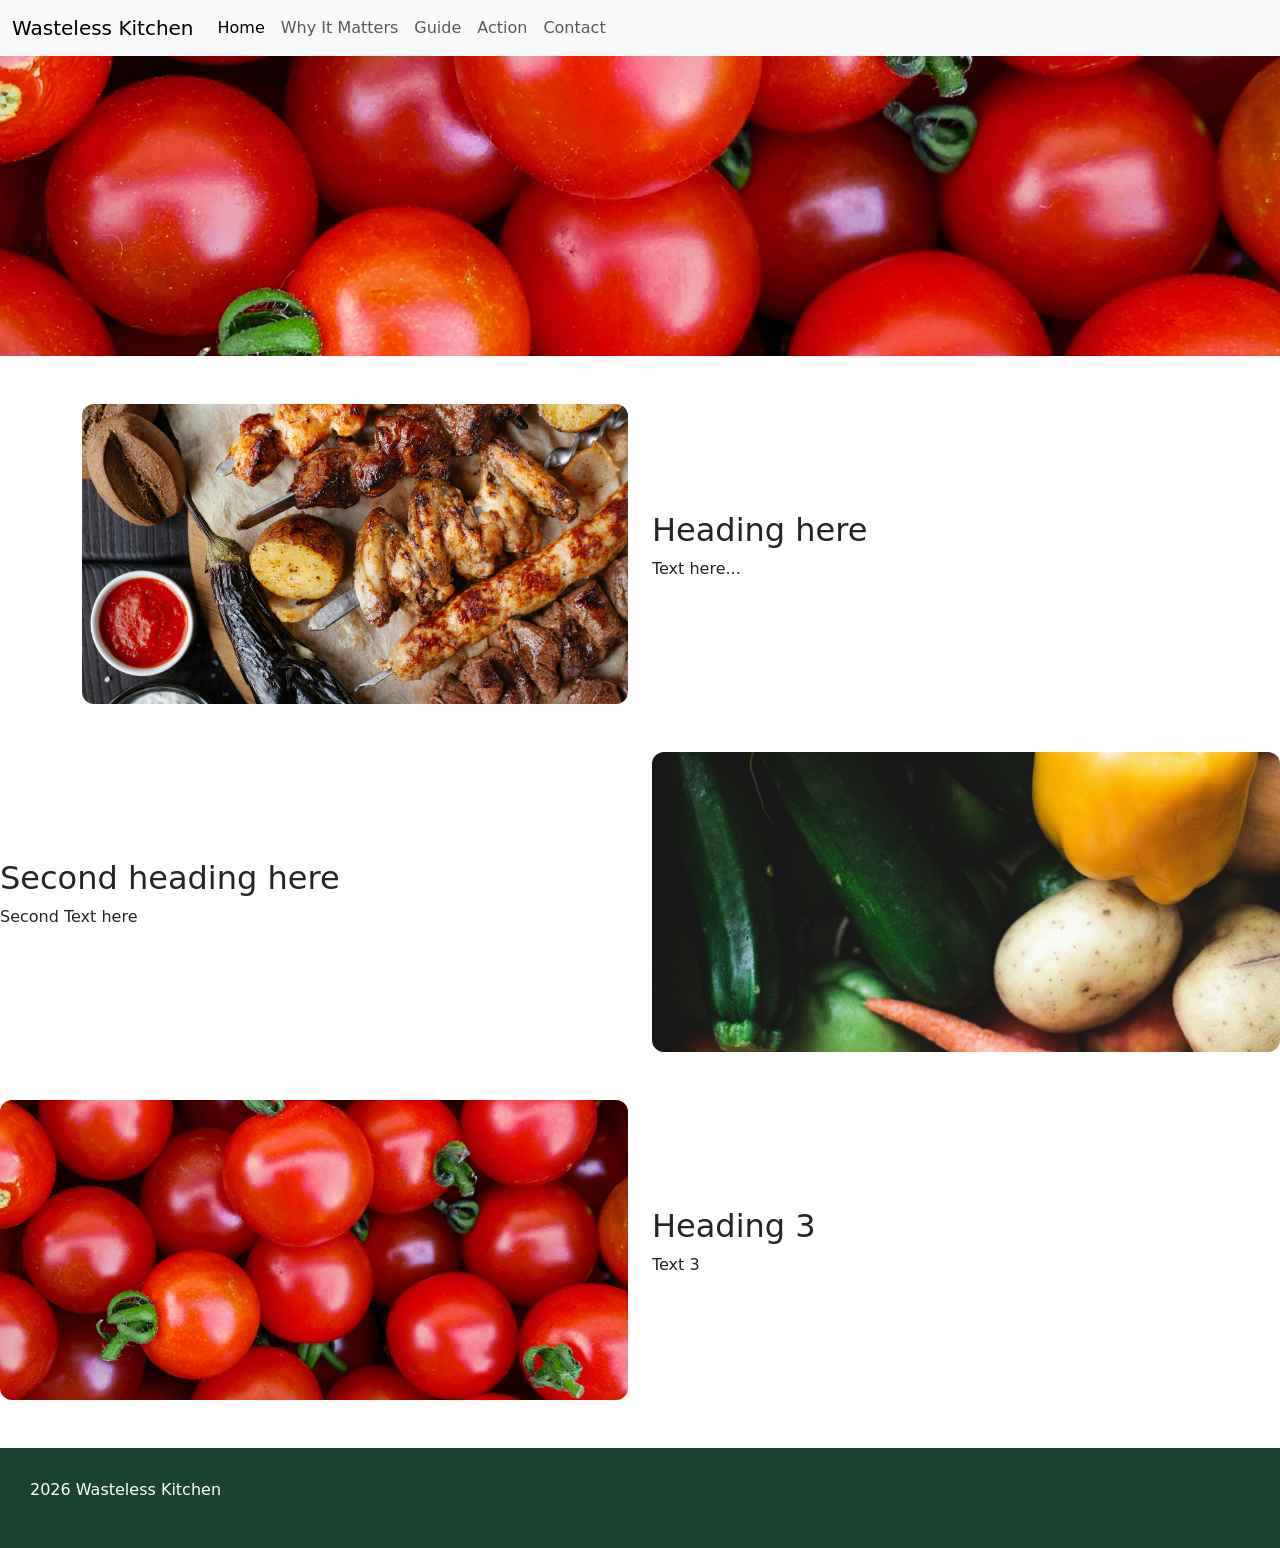
==== index.html @ b3db0b18 "Add footer to index.html Added a footer with the text '2026 Wasteless Kitchen' to the HTML file." ====
<!DOCTYPE html>
<html lang="en">

  <head> 
      <meta charset="UTF-8">
      <meta name="viewport" content="width=device-width, initial-scale=1.0">
      <meta name="author" content="Zakaria Dichouri">
      <link href="https://cdn.jsdelivr.net/npm/bootstrap@5.3.8/dist/css/bootstrap.min.css" rel="stylesheet" integrity="sha384-sRIl4kxILFvY47J16cr9ZwB07vP4J8+LH7qKQnuqkuIAvNWLzeN8tE5YBujZqJLB" crossorigin="anonymous">
      <link rel="stylesheet" href="css/style.css">
      <title> Wasteless Kitchen </title>
  </head>
  <body>  
      <!-- Bootstrap navbar -->
      <nav class="navbar navbar-expand-lg bg-body-tertiary">
  <div class="container-fluid">
    <a class="navbar-brand" href="index.html">Wasteless Kitchen</a>
    <button class="navbar-toggler" type="button" data-bs-toggle="collapse" data-bs-target="#navbarSupportedContent" aria-controls="navbarSupportedContent" aria-expanded="false" aria-label="Toggle navigation">
      <span class="navbar-toggler-icon"></span>
    </button>
    <div class="collapse navbar-collapse" id="navbarSupportedContent">
      <ul class="navbar-nav me-auto mb-2 mb-lg-0">
        <li class="nav-item">
          <a class="nav-link active" aria-current="page" href="index.html">Home</a>
        </li>
        <li class="nav-item">
          <a class="nav-link" href="why.html">Why It Matters</a>
          </li>
        <li class="nav-item">
          <a class="nav-link" href="guide.html">Guide</a>
        </li>
        <li class="nav-item">
          <a class="nav-link" href="action.html">Action</a>
        </li>
        <li class="nav-item">
          <a class="nav-link" href="contact.html">Contact</a>
        </li> 
      </ul>
    </div>
  </div>
</nav> <!--Bootstrap navabar finish -->
      <!--Image heading  -->
      <img src="images/zd_tomatoes.jpg" class="hero-img" alt="Fresh Tomatoes">
      <!-- row 1 text right image left-->
      <div class="container my-5">
        <div class="row align-items-center mb-5">
          <div class="col-md-6">
              <img src="images/zd_rostedFood.jpg" class="row-img" alt="Platter">
          </div>
          <div class="col-md-6">
              <h2>Heading here</h2>
              <p>Text here...</p>
          </div>
        </div>
      </div>
      <!-- row 2 text left and image right -->
      <div class="row align-items-center mb-5">
        <div class="col-md-6">
          <h2> Second heading here</h2>
          <p>Second Text here</p>
        </div>
        <div class="col-md-6">
          <img src="images/zd_vegies.jpg" class="row-img" alt="Fresh Vegies">
        </div>
      </div>
      <!--row 3 text right image left -->
      <div class="row align-items-center mb-5">
        <div class="col-md-6">
          <img src="images/zd_tomatoes.jpg" class="row-img" alt="Fresh Tomatoes">
        </div>
        <div class="col-md-6">
          <h2>Heading 3</h2>
          <p>Text 3</p>
        </div>
      </div>
      <footer class="site-footer">
        <p> 2026 Wasteless Kitchen</p>
      </footer> 
          
   <!--   <img src="images/zd_vegies.jpg" alt="Fresh Vegies"> -->
     <!-- <img src="images/zd_rostedFood.jpg" alt="Platter"> -->
      <script src="https://cdn.jsdelivr.net/npm/bootstrap@5.3.8/dist/js/bootstrap.bundle.min.js" integrity="sha384-FKyoEForCGlyvwx9Hj09JcYn3nv7wiPVlz7YYwJrWVcXK/BmnVDxM+D2scQbITxI" crossorigin="anonymous"></script>
      <script src="js/script.js"></script>
  </body>
</html>
---- css/style.css ----
.hero-img {
  width: 100%;
  height: 300px;
  object-fit: cover;
}

.row-img {
  width: 100%;
  height: 300px;
  object-fit: cover;
  border-radius: 12px
}

.site-footer{
  background-color: #1B4332;
  color: white;
  text-aligh: center;
  padding: 30px;
}
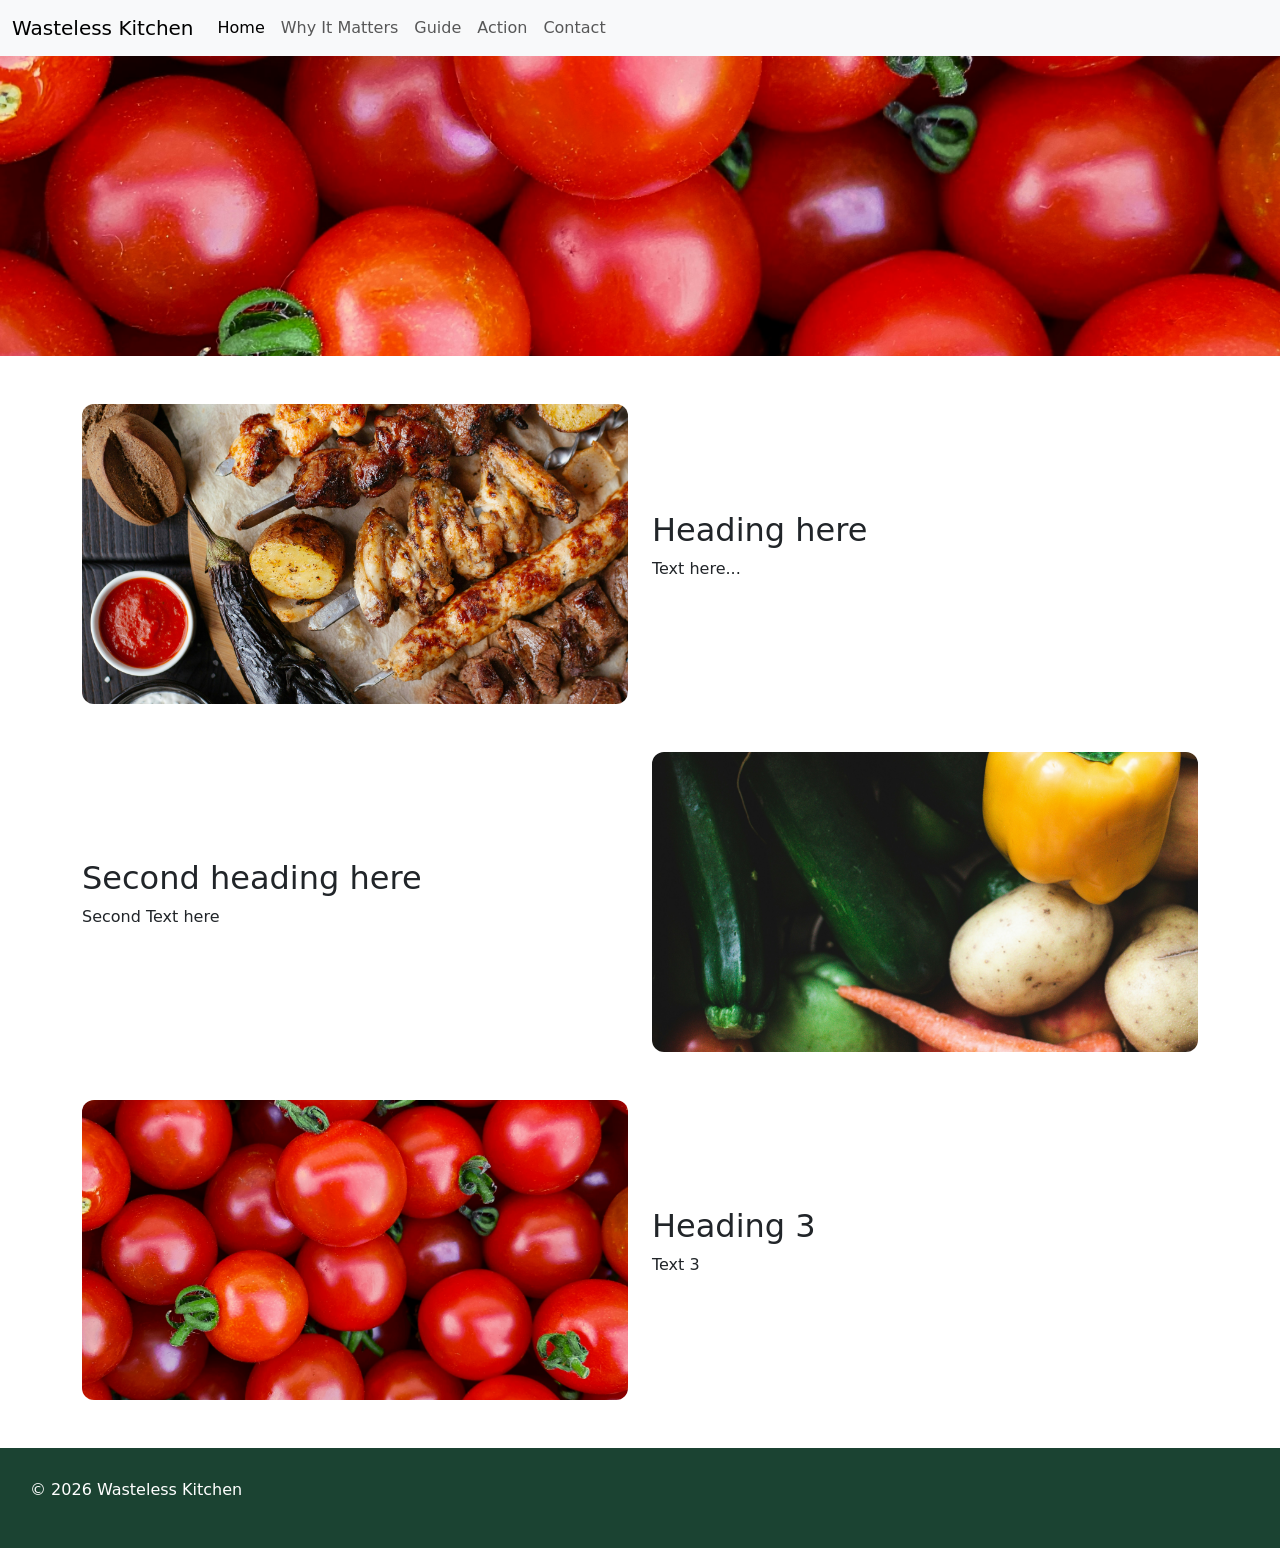
==== commit a0341b72: "Fix footer copyright notice and clean up HTML" ====
--- a/index.html
+++ b/index.html
@@ -42,6 +42,7 @@
       <img src="images/zd_tomatoes.jpg" class="hero-img" alt="Fresh Tomatoes">
       <!-- row 1 text right image left-->
       <div class="container my-5">
+        
         <div class="row align-items-center mb-5">
           <div class="col-md-6">
               <img src="images/zd_rostedFood.jpg" class="row-img" alt="Platter">
@@ -51,7 +52,7 @@
               <p>Text here...</p>
           </div>
         </div>
-      </div>
+      
       <!-- row 2 text left and image right -->
       <div class="row align-items-center mb-5">
         <div class="col-md-6">
@@ -72,12 +73,11 @@
           <p>Text 3</p>
         </div>
       </div>
+      </div>
       <footer class="site-footer">
-        <p> 2026 Wasteless Kitchen</p>
+        <p>&copy; 2026 Wasteless Kitchen</p>
       </footer> 
           
-   <!--   <img src="images/zd_vegies.jpg" alt="Fresh Vegies"> -->
-     <!-- <img src="images/zd_rostedFood.jpg" alt="Platter"> -->
       <script src="https://cdn.jsdelivr.net/npm/bootstrap@5.3.8/dist/js/bootstrap.bundle.min.js" integrity="sha384-FKyoEForCGlyvwx9Hj09JcYn3nv7wiPVlz7YYwJrWVcXK/BmnVDxM+D2scQbITxI" crossorigin="anonymous"></script>
       <script src="js/script.js"></script>
   </body>
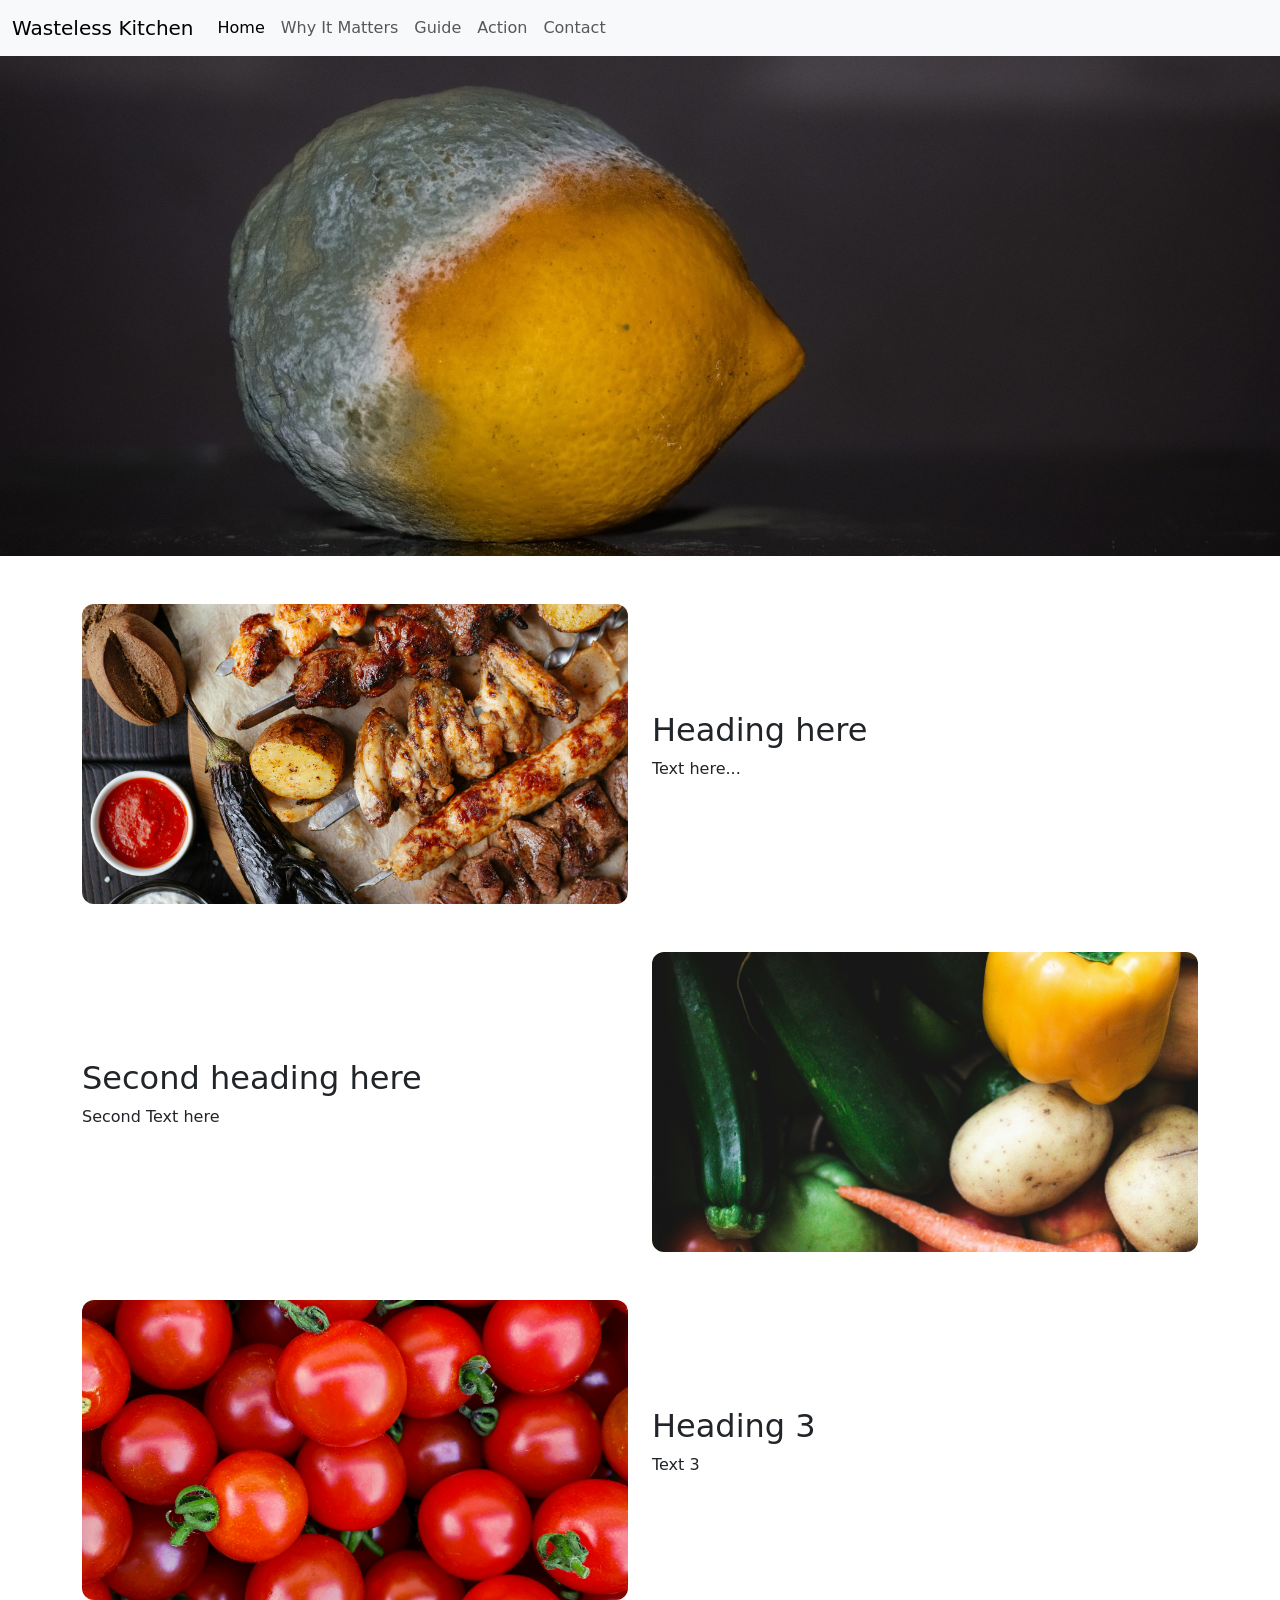
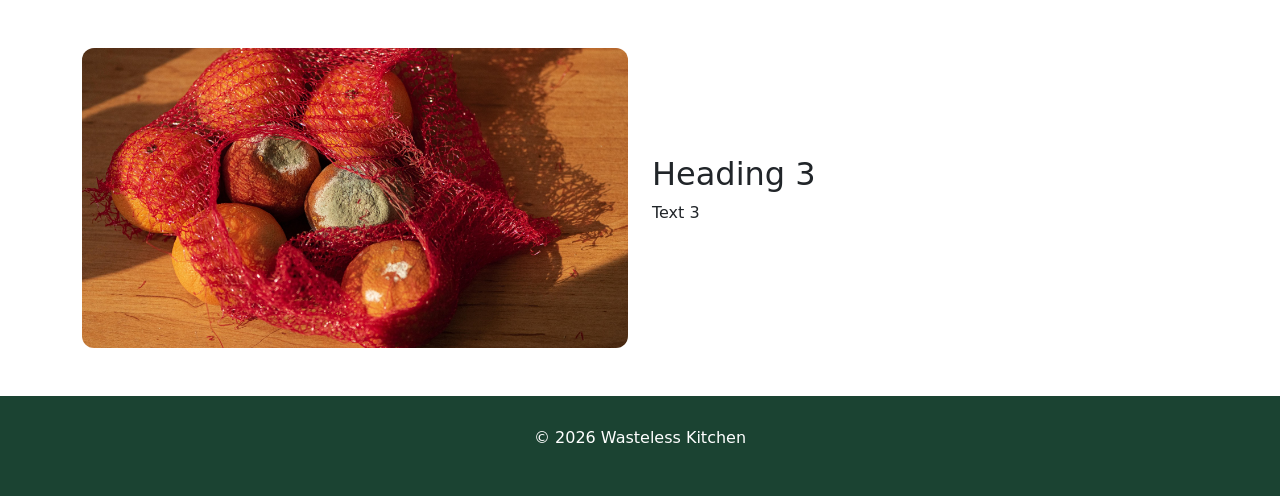
==== commit da3048af: "Replace tomato image with mouldy lemon image" ====
--- a/index.html
+++ b/index.html
@@ -39,7 +39,7 @@
   </div>
 </nav> <!--Bootstrap navabar finish -->
       <!--Image heading  -->
-      <img src="images/zd_tomatoes.jpg" class="hero-img" alt="Fresh Tomatoes">
+      <img src="images/zd_moudly_lemon.jpg" class="hero-img" alt="Moudly lemon">
       <!-- row 1 text right image left-->
       <div class="container my-5">
         
@@ -73,6 +73,15 @@
           <p>Text 3</p>
         </div>
       </div>
+        <div class="row align-items-center mb-5">
+        <div class="col-md-6">
+          <img src="images/zd_moudly_orange.jpg" class="row-img" alt="Moudly orange">
+        </div>
+        <div class="col-md-6">
+          <h2>Heading 3</h2>
+          <p>Text 3</p>
+        </div>
+      </div>
       </div>
       <footer class="site-footer">
         <p>&copy; 2026 Wasteless Kitchen</p>
--- a/css/style.css
+++ b/css/style.css
@@ -1,6 +1,6 @@
 .hero-img {
   width: 100%;
-  height: 300px;
+  height: 500px;
   object-fit: cover;
 }
 
@@ -8,13 +8,13 @@
   width: 100%;
   height: 300px;
   object-fit: cover;
-  border-radius: 12px
+  border-radius: 12px;
 }
 
 .site-footer{
   background-color: #1B4332;
   color: white;
-  text-aligh: center;
+  text-align: center;
   padding: 30px;
 }
 
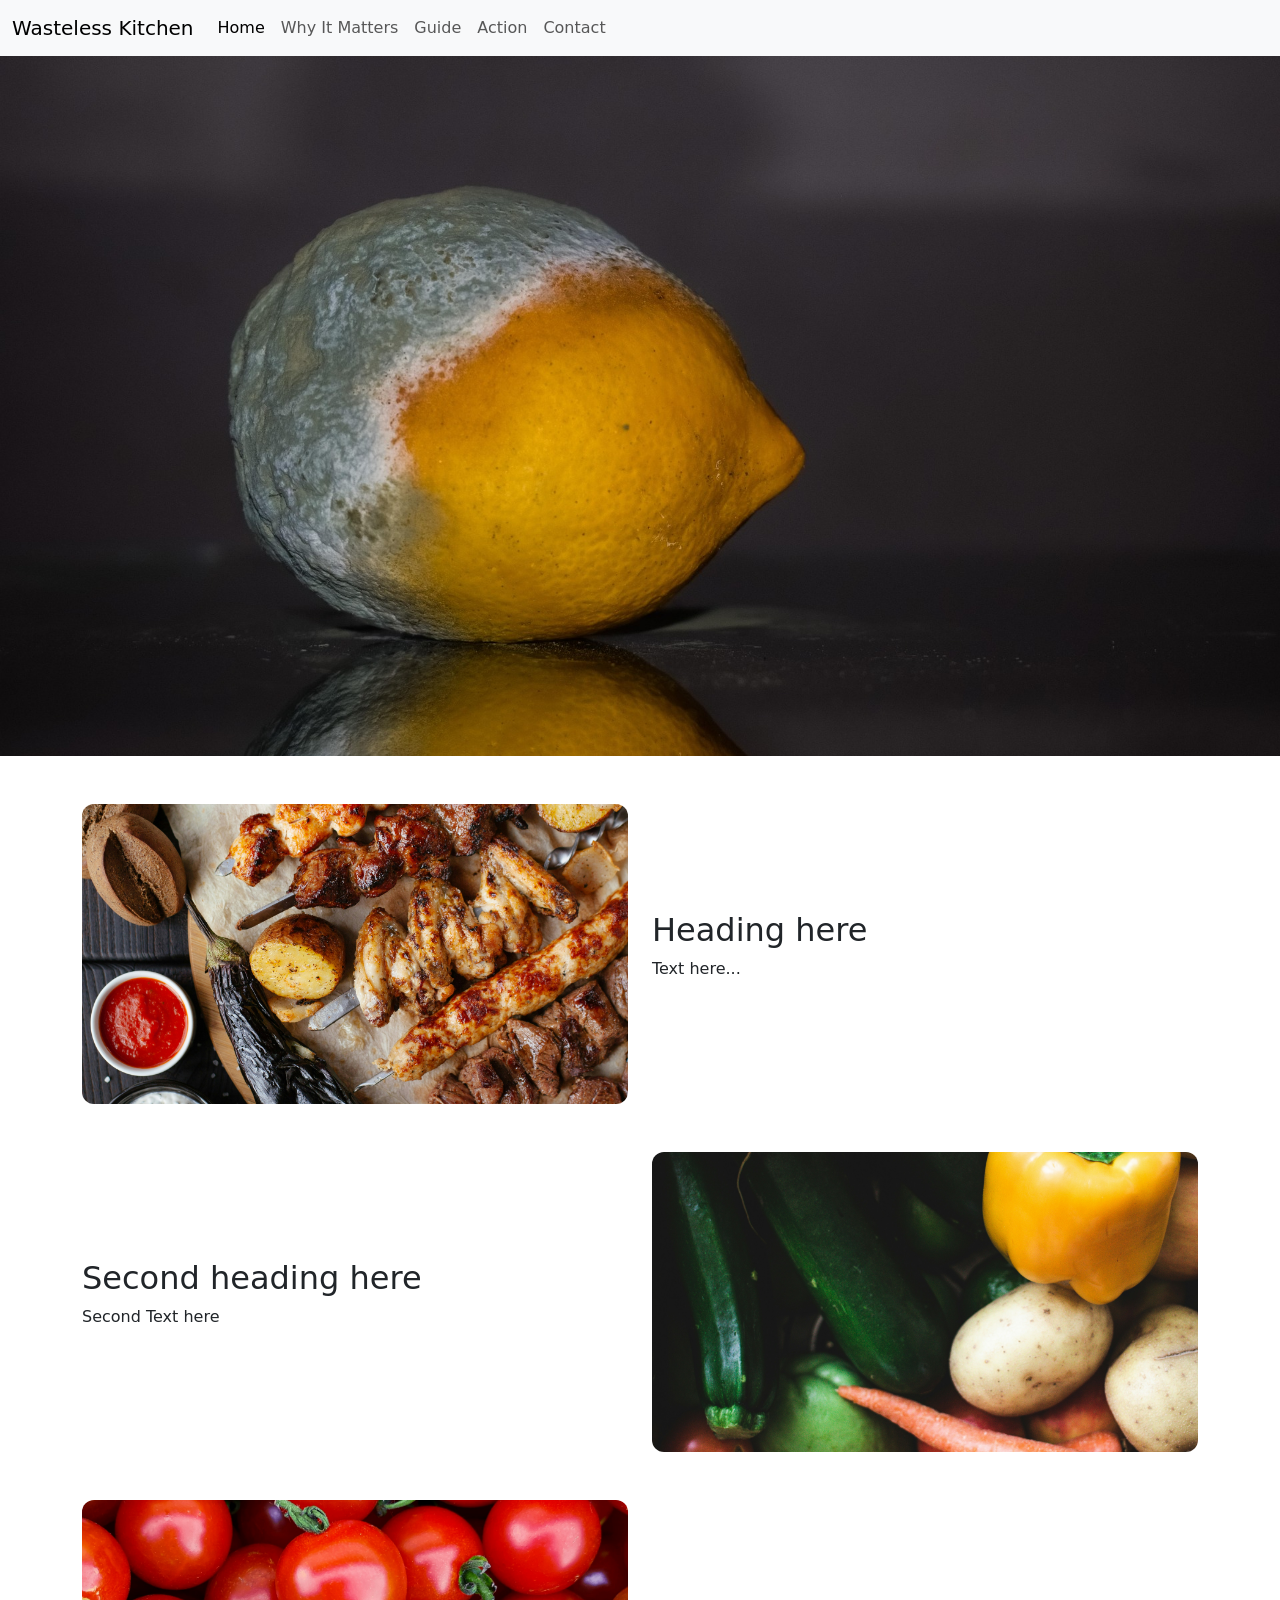
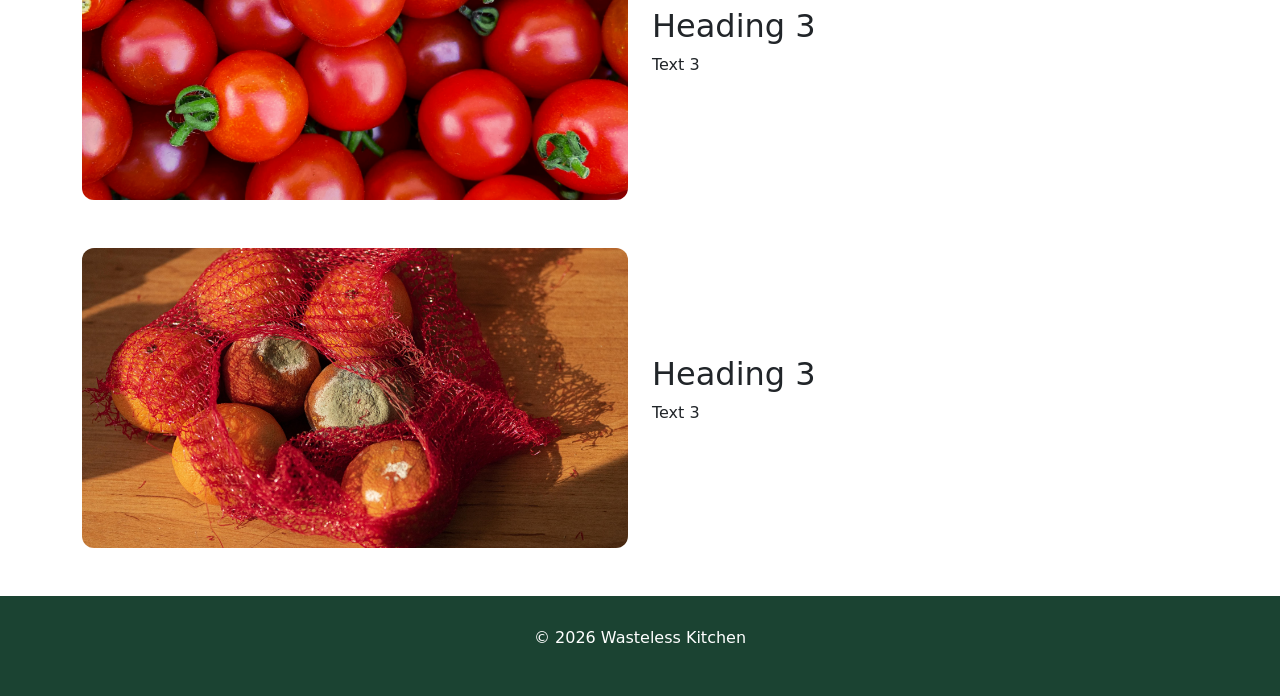
==== commit 701f5aea: "Update index.html" ====
--- a/index.html
+++ b/index.html
@@ -74,14 +74,14 @@
         </div>
       </div>
         <div class="row align-items-center mb-5">
-        <div class="col-md-6">
-          <img src="images/zd_moudly_orange.jpg" class="row-img" alt="Moudly orange">
+          <div class="col-md-6">
+            <img src="images/zd_moudly_orange.jpg" class="row-img" alt="Moudly orange">
+          </div>
+          <div class="col-md-6">
+            <h2>Heading 3</h2>
+            <p>Text 3</p>
+          </div>
         </div>
-        <div class="col-md-6">
-          <h2>Heading 3</h2>
-          <p>Text 3</p>
-        </div>
-      </div>
       </div>
       <footer class="site-footer">
         <p>&copy; 2026 Wasteless Kitchen</p>
--- a/css/style.css
+++ b/css/style.css
@@ -1,6 +1,6 @@
 .hero-img {
   width: 100%;
-  height: 500px;
+  height: 700px;
   object-fit: cover;
 }
 
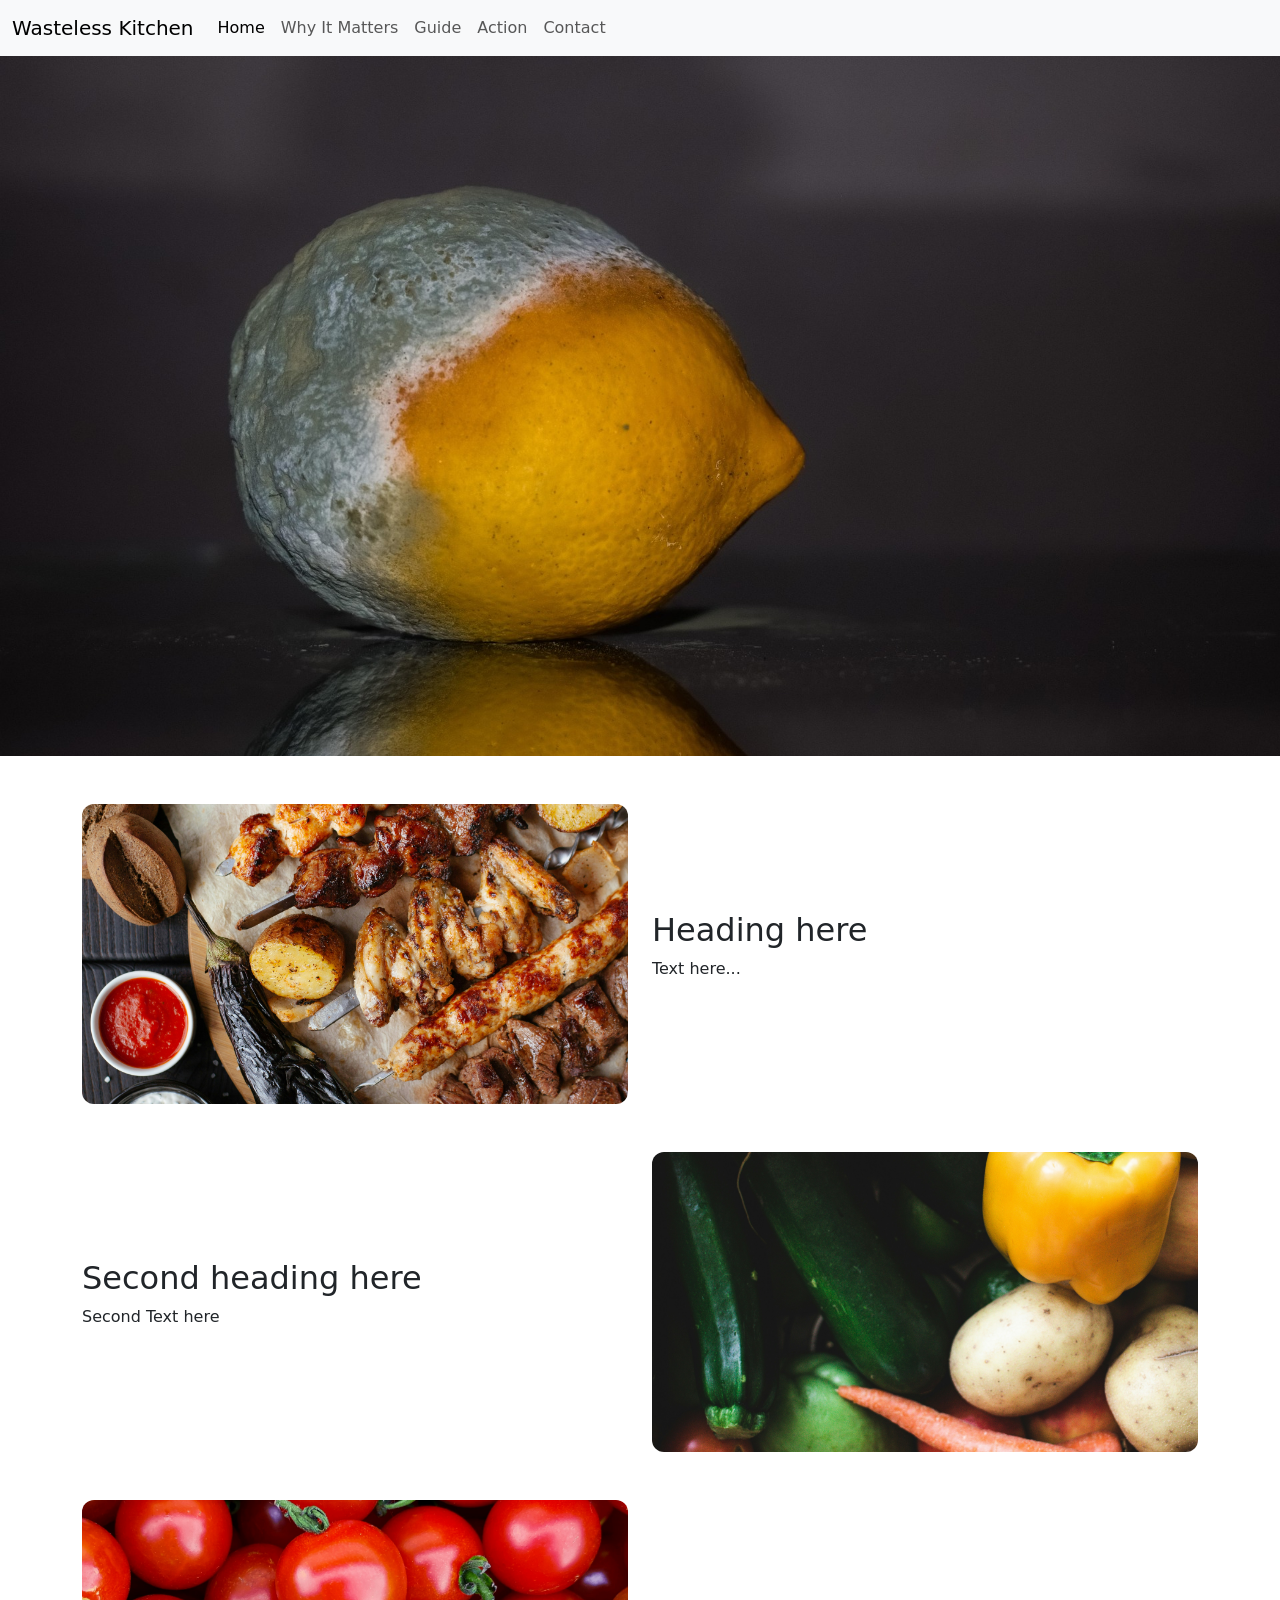
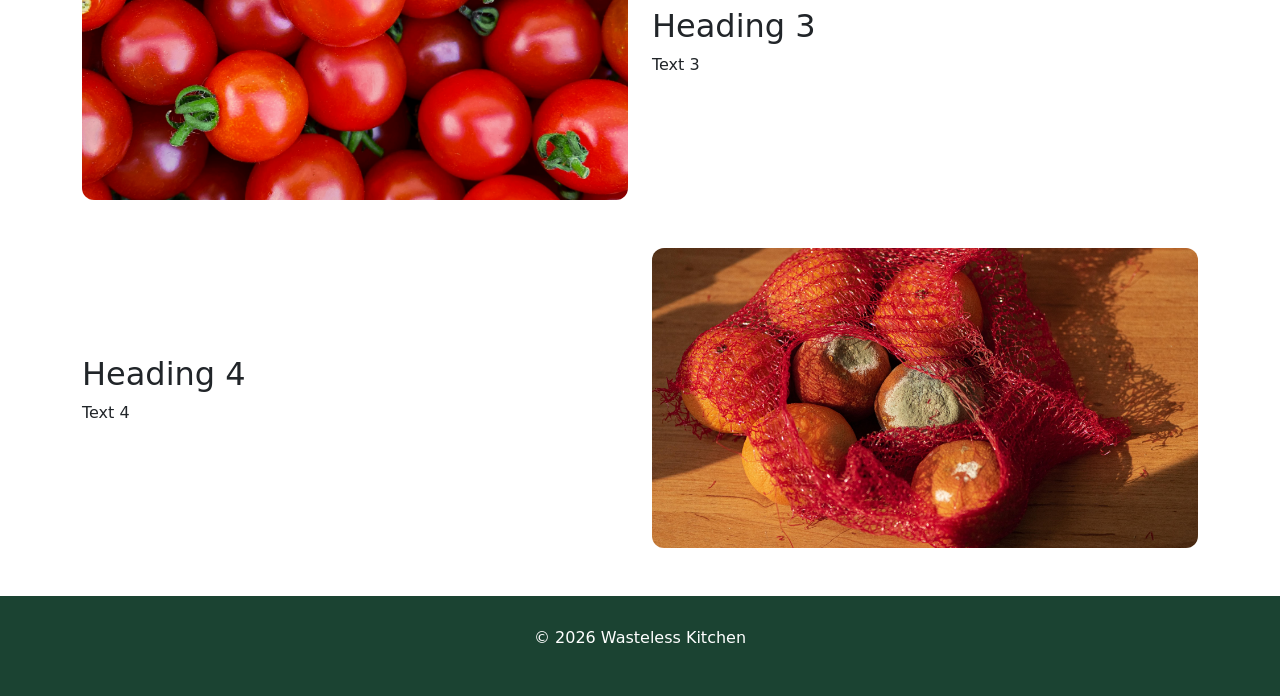
==== commit 011bdad9: "Rearrange content and update headings in index.html" ====
--- a/index.html
+++ b/index.html
@@ -75,12 +75,13 @@
       </div>
         <div class="row align-items-center mb-5">
           <div class="col-md-6">
+            <h2>Heading 4</h2>
+            <p>Text 4</p>
+          </div>
+          <div class="col-md-6">
             <img src="images/zd_moudly_orange.jpg" class="row-img" alt="Moudly orange">
           </div>
-          <div class="col-md-6">
-            <h2>Heading 3</h2>
-            <p>Text 3</p>
-          </div>
+          
         </div>
       </div>
       <footer class="site-footer">
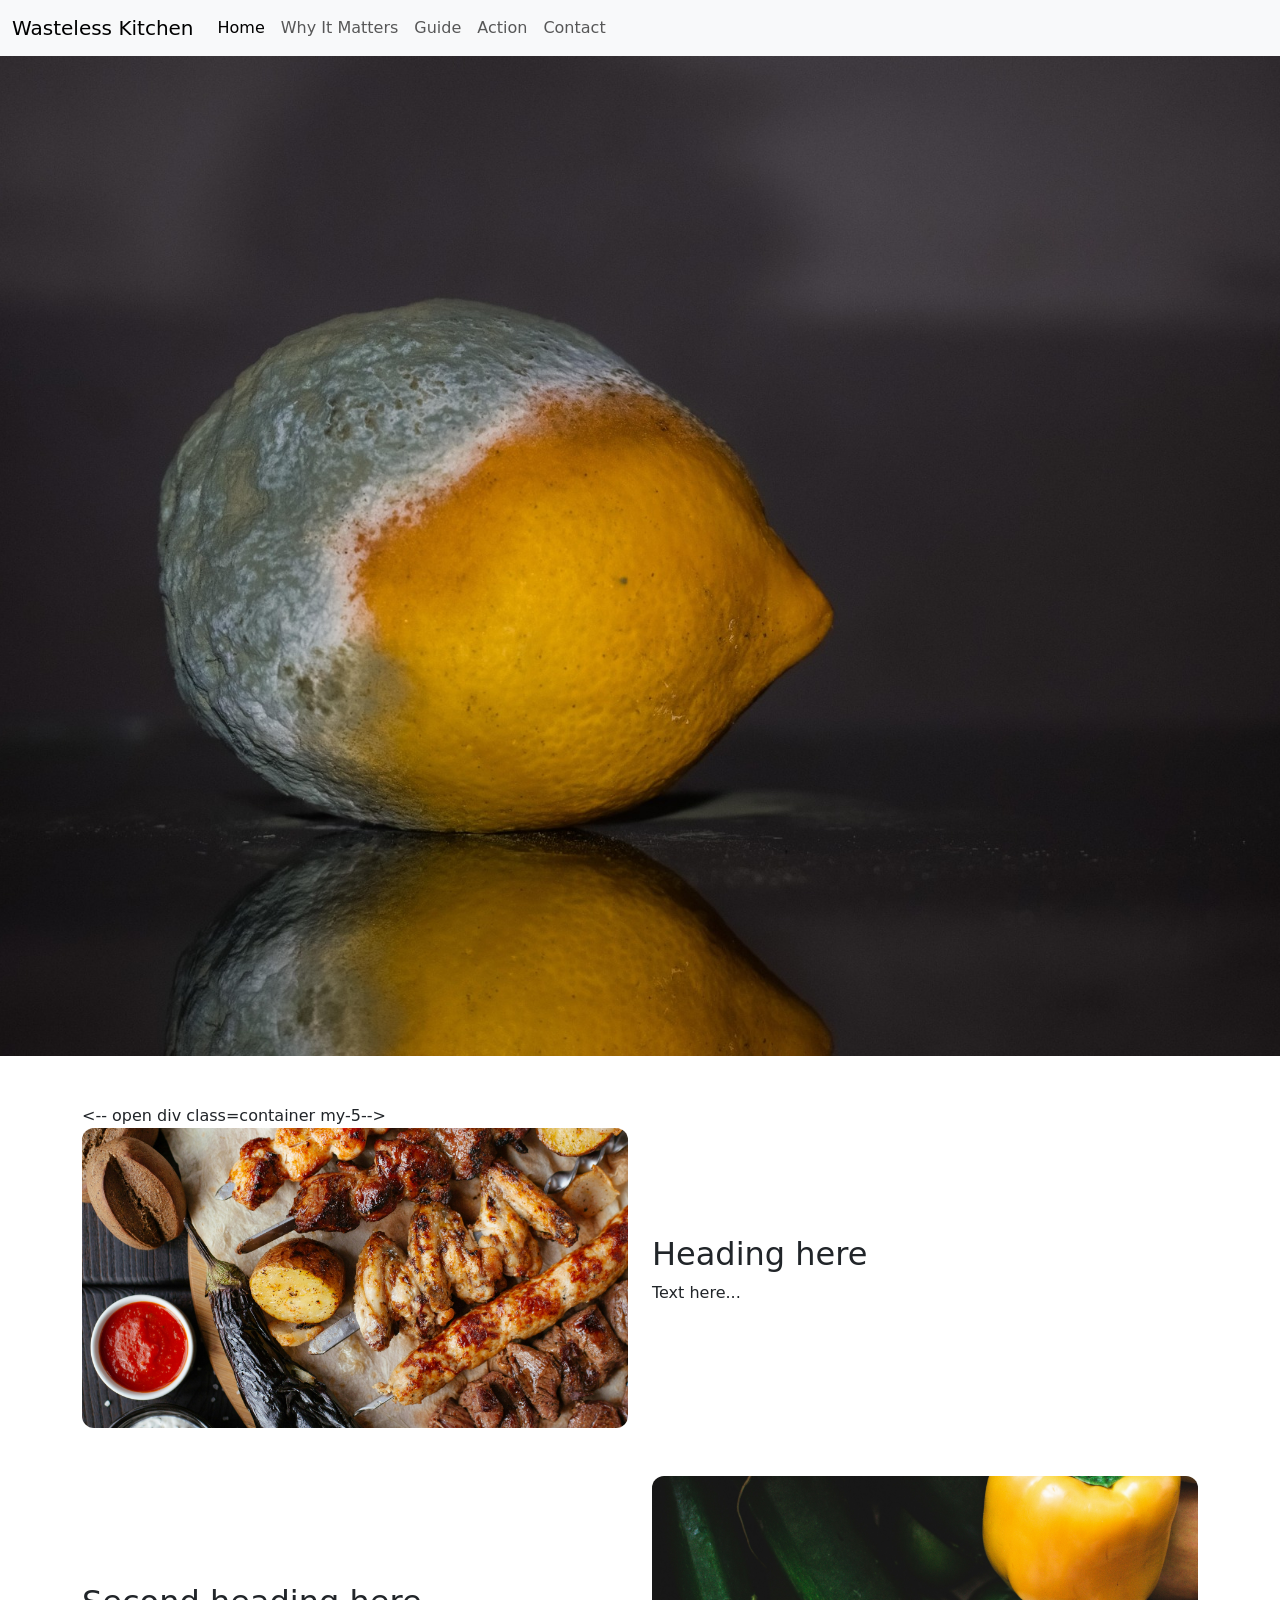
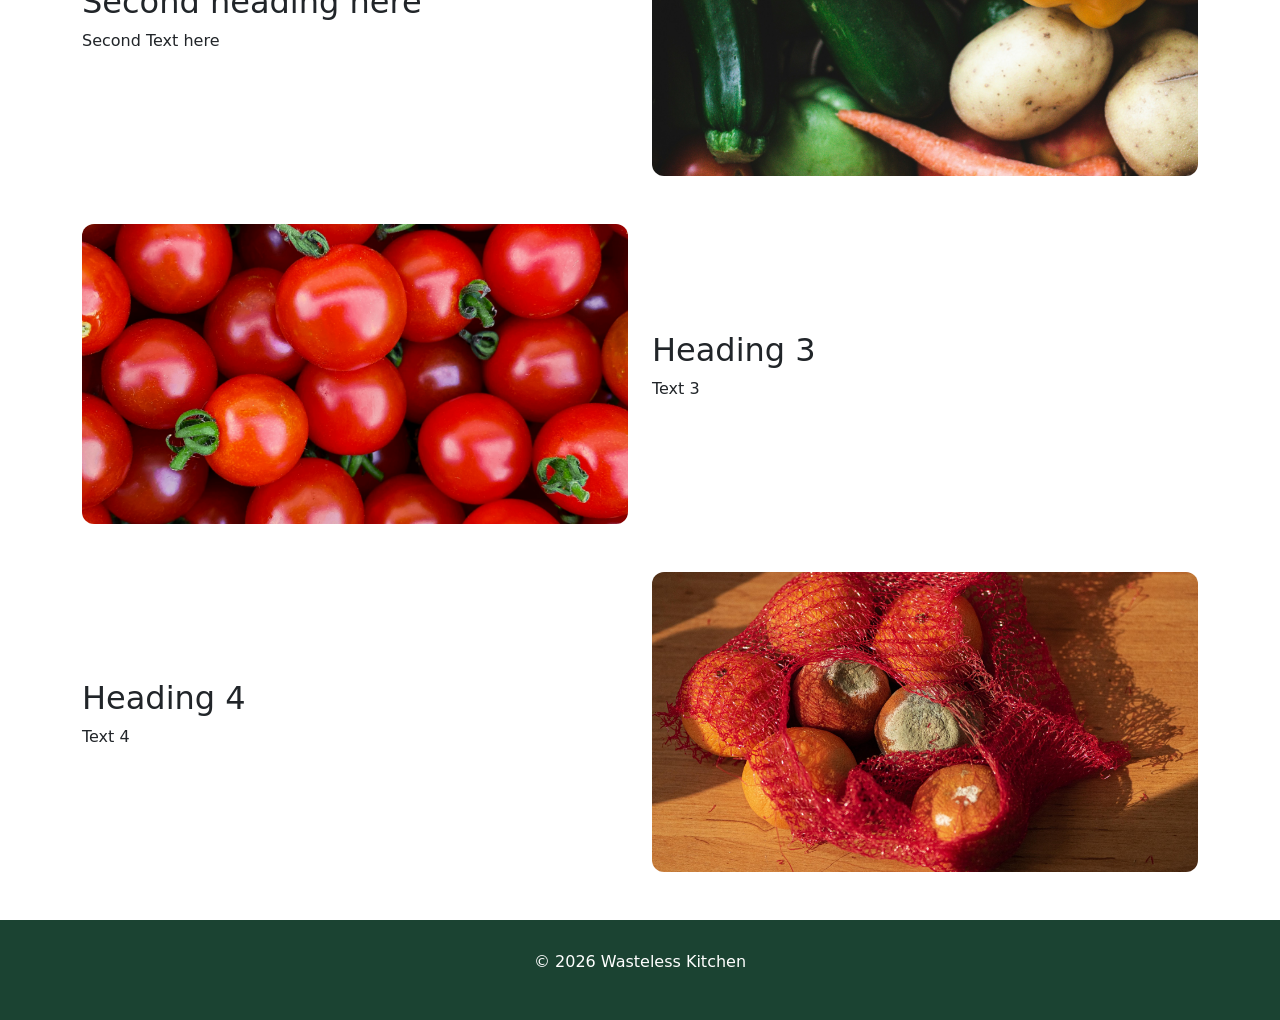
==== commit 77d15019: "Refactor HTML comments and structure Updated comments for clarity and corrected HTML structure." ====
--- a/index.html
+++ b/index.html
@@ -38,11 +38,13 @@
     </div>
   </div>
 </nav> <!--Bootstrap navabar finish -->
+    
       <!--Image heading  -->
       <img src="images/zd_moudly_lemon.jpg" class="hero-img" alt="Moudly lemon">
-      <!-- row 1 text right image left-->
-      <div class="container my-5">
-        
+    
+      <div class="container my-5"> <-- open div class=container my-5-->
+      
+        <!-- rwo 1 image right and text left -->
         <div class="row align-items-center mb-5">
           <div class="col-md-6">
               <img src="images/zd_rostedFood.jpg" class="row-img" alt="Platter">
@@ -53,7 +55,7 @@
           </div>
         </div>
       
-      <!-- row 2 text left and image right -->
+      <!-- row 2 text right and image left -->
       <div class="row align-items-center mb-5">
         <div class="col-md-6">
           <h2> Second heading here</h2>
@@ -63,7 +65,8 @@
           <img src="images/zd_vegies.jpg" class="row-img" alt="Fresh Vegies">
         </div>
       </div>
-      <!--row 3 text right image left -->
+        
+      <!--row 3 image right and text left -->
       <div class="row align-items-center mb-5">
         <div class="col-md-6">
           <img src="images/zd_tomatoes.jpg" class="row-img" alt="Fresh Tomatoes">
@@ -73,6 +76,8 @@
           <p>Text 3</p>
         </div>
       </div>
+        
+        <!--row 4 text right and image left -->
         <div class="row align-items-center mb-5">
           <div class="col-md-6">
             <h2>Heading 4</h2>
@@ -81,9 +86,11 @@
           <div class="col-md-6">
             <img src="images/zd_moudly_orange.jpg" class="row-img" alt="Moudly orange">
           </div>
-          
         </div>
-      </div>
+      
+      </div> <!--close div class="container my-5" -->
+
+      <!--footer section -->
       <footer class="site-footer">
         <p>&copy; 2026 Wasteless Kitchen</p>
       </footer> 
--- a/css/style.css
+++ b/css/style.css
@@ -1,6 +1,6 @@
 .hero-img {
   width: 100%;
-  height: 700px;
+  height: 1000px;
   object-fit: cover;
 }
 
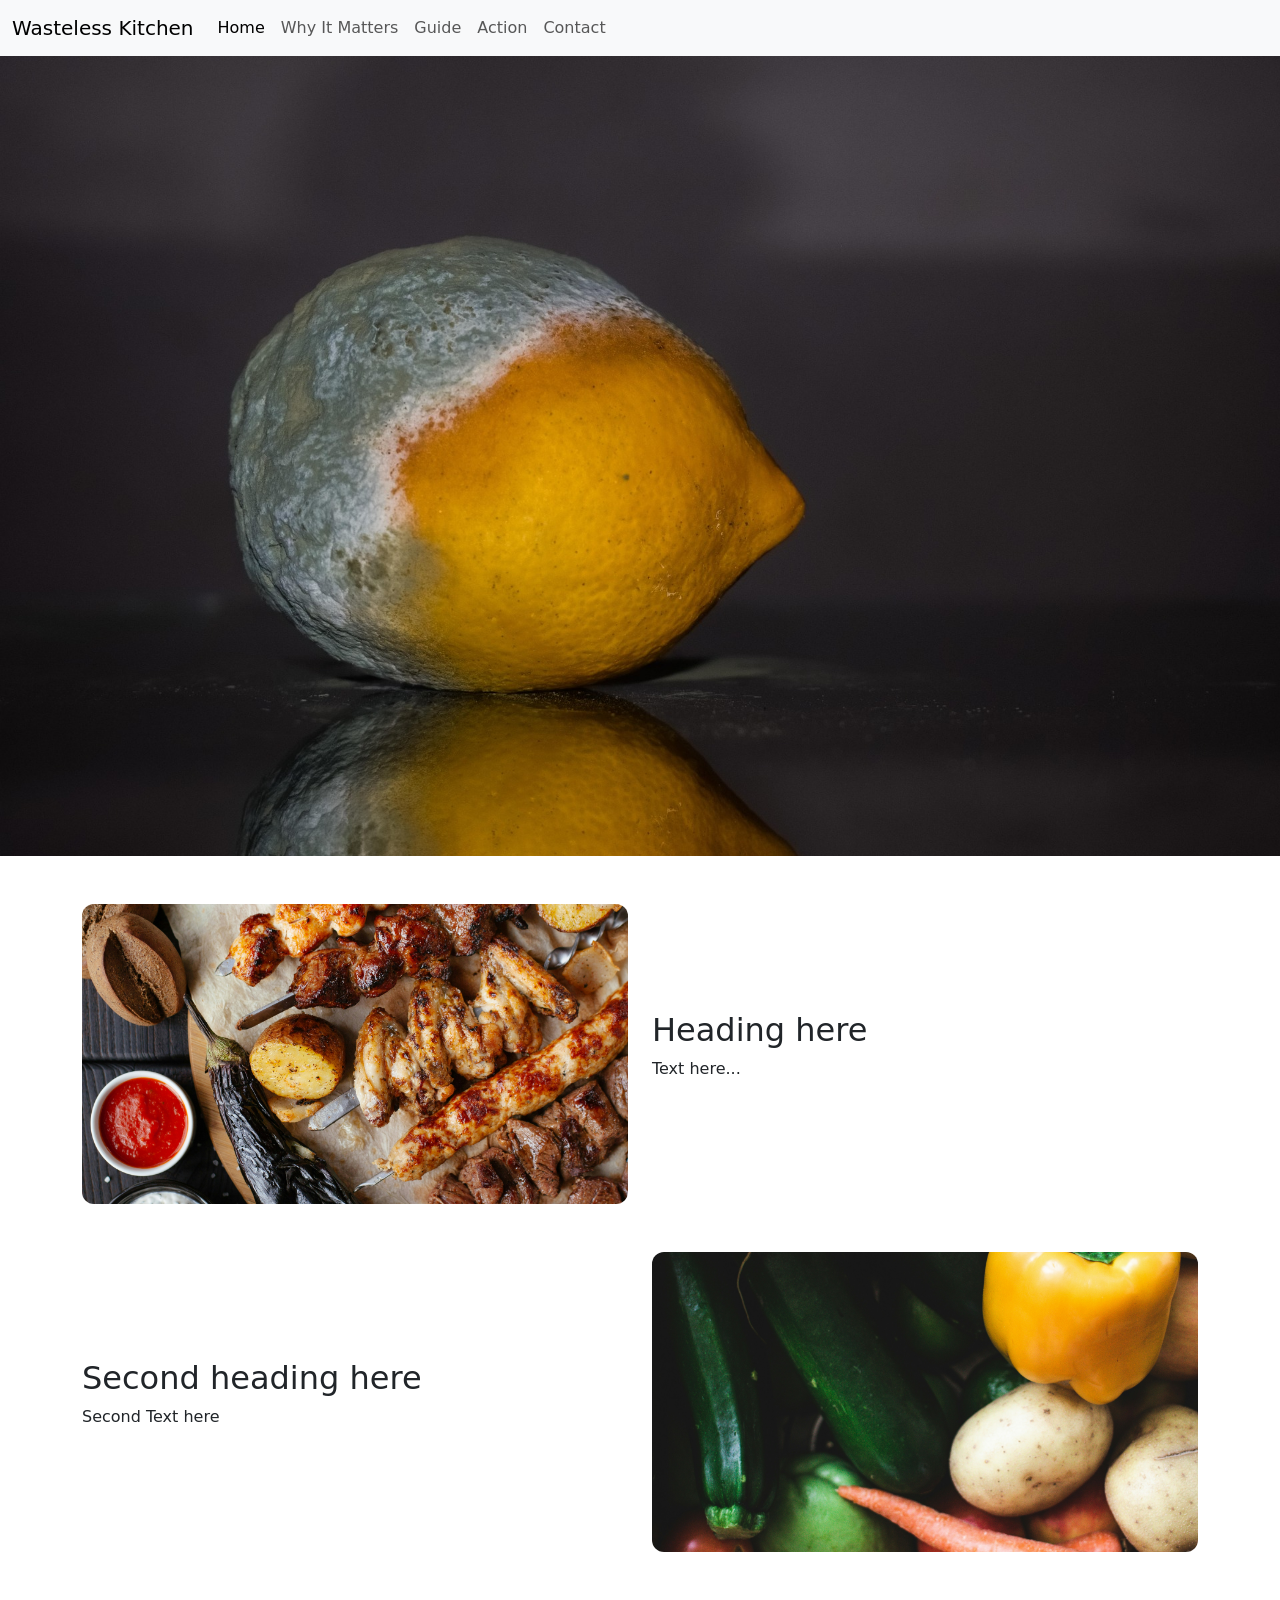
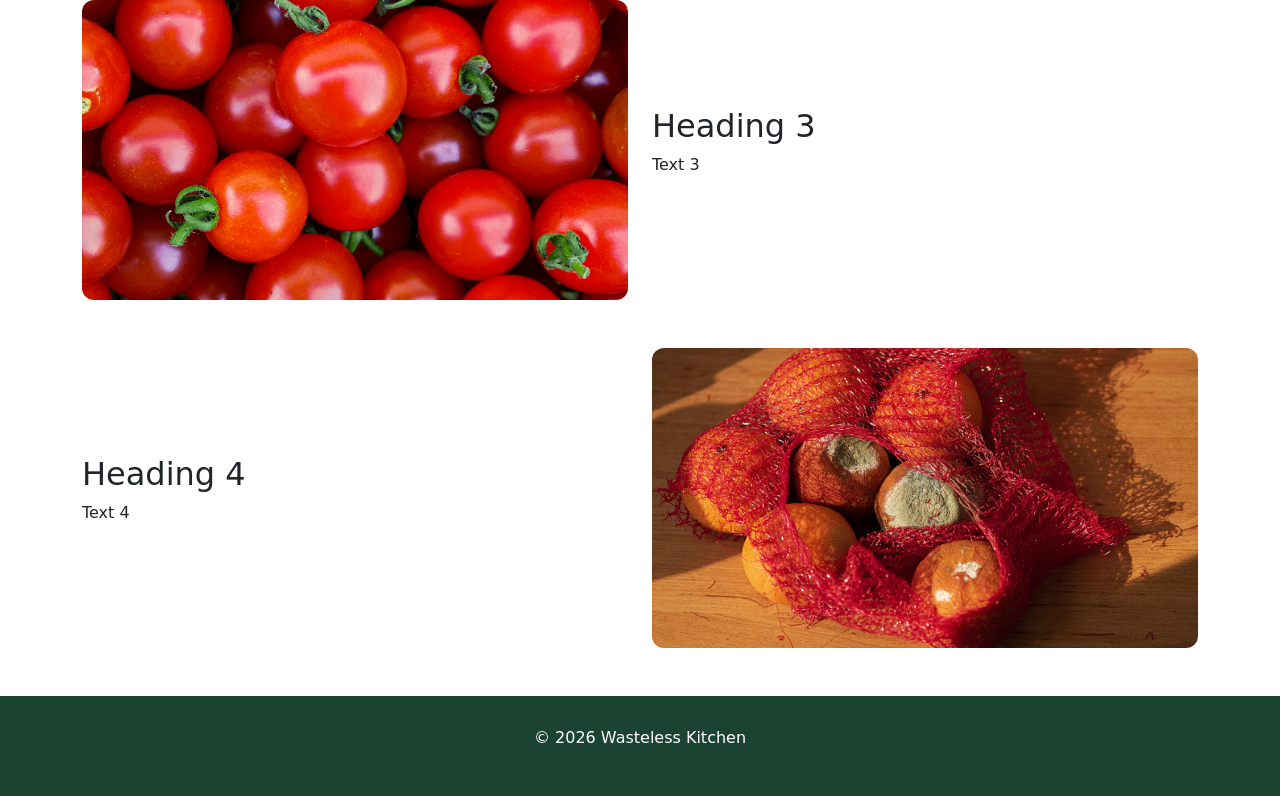
==== commit 72ab2dcc: "Fix comment syntax in index.html" ====
--- a/index.html
+++ b/index.html
@@ -42,7 +42,7 @@
       <!--Image heading  -->
       <img src="images/zd_moudly_lemon.jpg" class="hero-img" alt="Moudly lemon">
     
-      <div class="container my-5"> <-- open div class=container my-5-->
+      <div class="container my-5"> <!-- open div class=container my-5-->
       
         <!-- rwo 1 image right and text left -->
         <div class="row align-items-center mb-5">
--- a/css/style.css
+++ b/css/style.css
@@ -1,6 +1,6 @@
 .hero-img {
   width: 100%;
-  height: 1000px;
+  height: 800px;
   object-fit: cover;
 }
 
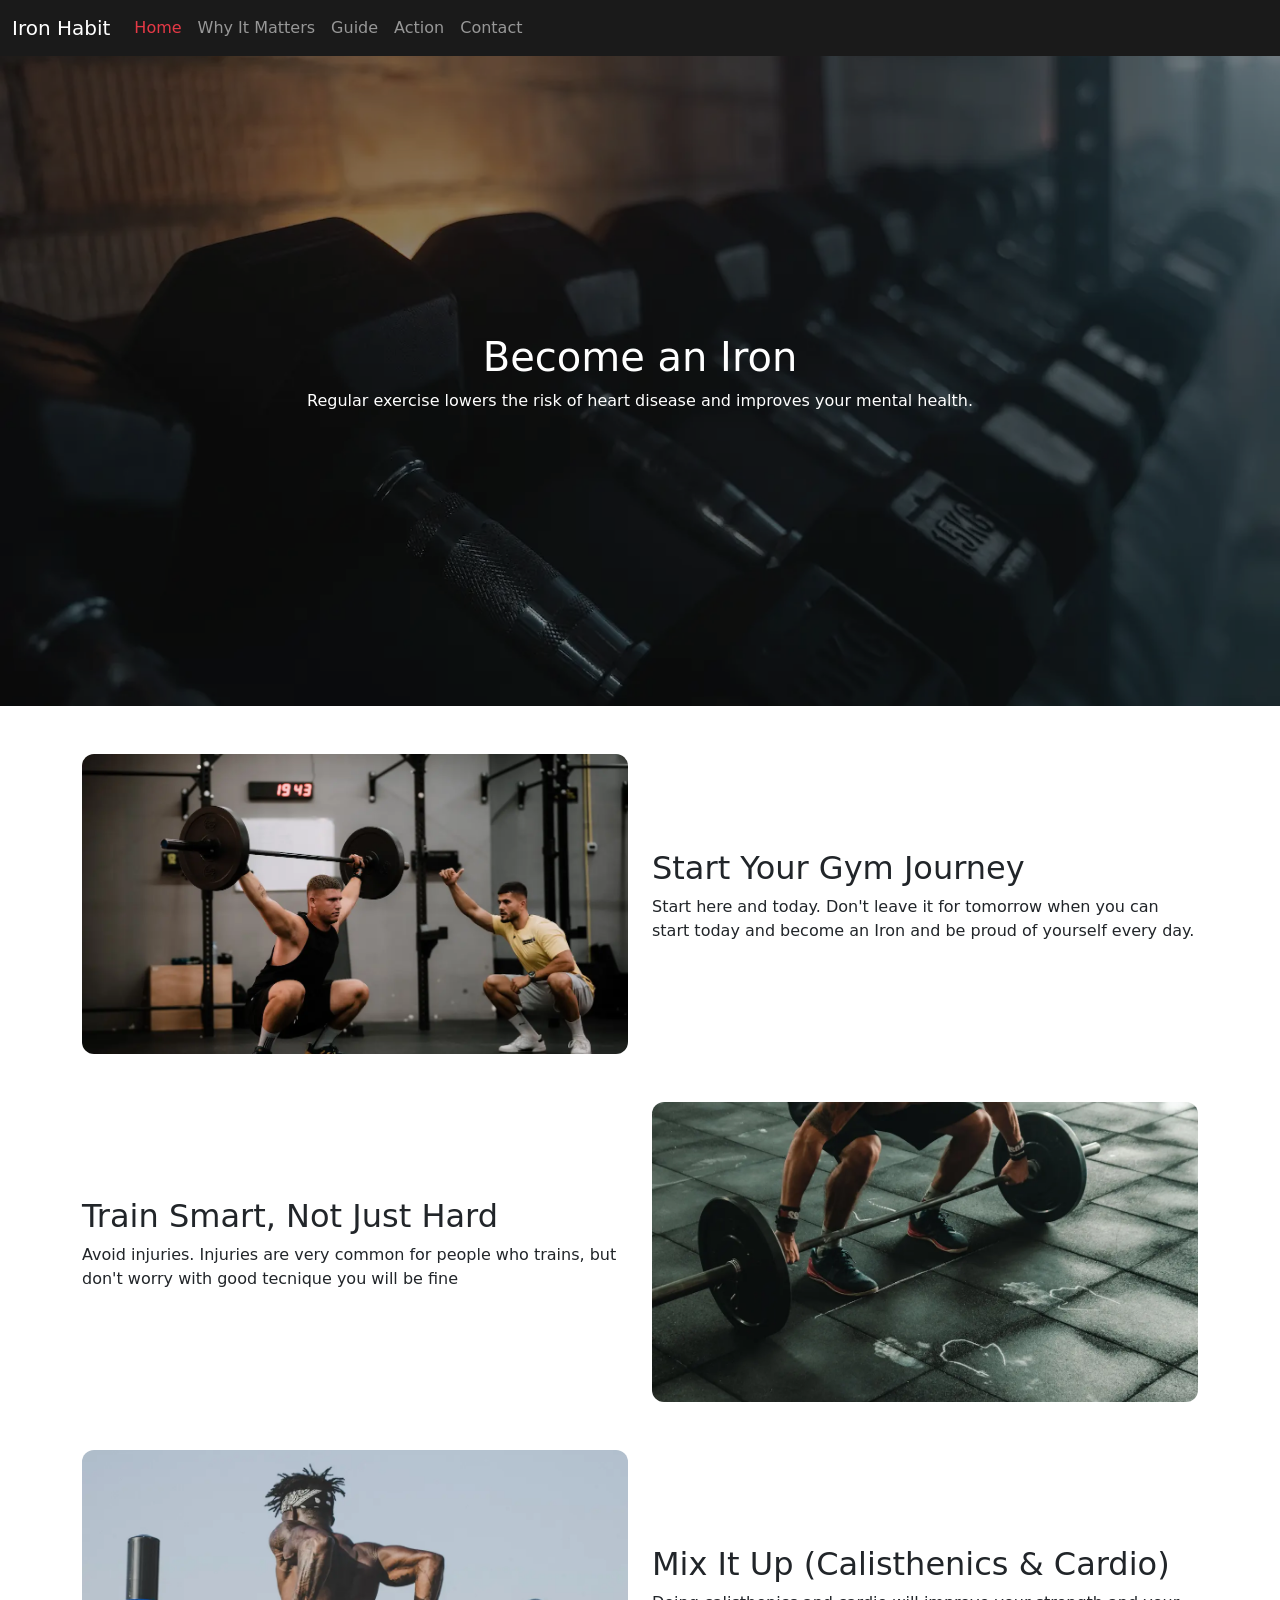
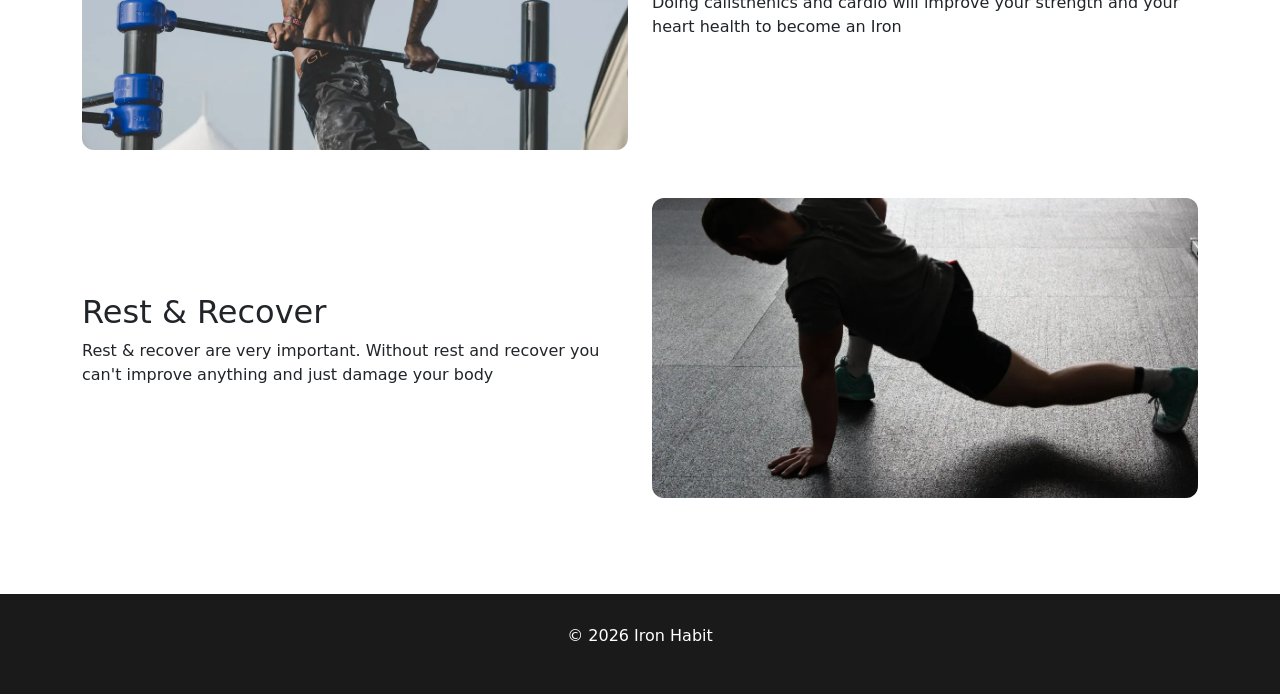
==== commit 0b051bcd: "Update home page with gym content and hero text" ====
--- a/index.html
+++ b/index.html
@@ -2,18 +2,19 @@
 <html lang="en">
 
   <head> 
+      <!-- Page owner: your name -->
       <meta charset="UTF-8">
       <meta name="viewport" content="width=device-width, initial-scale=1.0">
       <meta name="author" content="Zakaria Dichouri">
       <link href="https://cdn.jsdelivr.net/npm/bootstrap@5.3.8/dist/css/bootstrap.min.css" rel="stylesheet" integrity="sha384-sRIl4kxILFvY47J16cr9ZwB07vP4J8+LH7qKQnuqkuIAvNWLzeN8tE5YBujZqJLB" crossorigin="anonymous">
       <link rel="stylesheet" href="css/style.css">
-      <title> Wasteless Kitchen </title>
+      <title>Home | Iron Habit </title>
   </head>
   <body>  
       <!-- Bootstrap navbar -->
-      <nav class="navbar navbar-expand-lg bg-body-tertiary">
+      <nav class="navbar navbar-expand-lg main-nav" data-bs-theme="dark">
   <div class="container-fluid">
-    <a class="navbar-brand" href="index.html">Wasteless Kitchen</a>
+    <a class="navbar-brand" href="index.html">Iron Habit</a>
     <button class="navbar-toggler" type="button" data-bs-toggle="collapse" data-bs-target="#navbarSupportedContent" aria-controls="navbarSupportedContent" aria-expanded="false" aria-label="Toggle navigation">
       <span class="navbar-toggler-icon"></span>
     </button>
@@ -40,51 +41,56 @@
 </nav> <!--Bootstrap navabar finish -->
     
       <!--Image heading  -->
-      <img src="images/zd_moudly_lemon.jpg" class="hero-img" alt="Moudly lemon">
-    
+	  <div class="hero">
+		<img src="imgWebp/zd_heroDumbbells.webp" class="hero-img" alt="Row of dumbbells on a rack in a gym">
+		<div class="hero-text">
+			<h1>Become an Iron</h1>
+			<p>Regular exercise lowers the risk of heart disease and improves your mental health.</p>
+		</div>
+	  </div>
       <div class="container my-5"> <!-- open div class=container my-5-->
       
-        <!-- rwo 1 image right and text left -->
+        <!-- row 1 image left, and text right -->
         <div class="row align-items-center mb-5">
           <div class="col-md-6">
-              <img src="images/zd_rostedFood.jpg" class="row-img" alt="Platter">
+              <img src="imgWebp/zd_row1coachSquat.webp" class="row-img" alt="Coach guiding a man doing an overhead squat">
           </div>
           <div class="col-md-6">
-              <h2>Heading here</h2>
-              <p>Text here...</p>
+              <h2>Start Your Gym Journey</h2>
+              <p>Start here and today. Don't leave it for tomorrow when you can start today and become an Iron and be proud of yourself every day.</p>
           </div>
         </div>
       
-      <!-- row 2 text right and image left -->
+      <!-- row 2 text left, image right -->
       <div class="row align-items-center mb-5">
         <div class="col-md-6">
-          <h2> Second heading here</h2>
-          <p>Second Text here</p>
+          <h2>Train Smart, Not Just Hard</h2>
+          <p>Avoid injuries. Injuries are very common for people who trains, but don't worry with good tecnique you will be fine</p>
         </div>
         <div class="col-md-6">
-          <img src="images/zd_vegies.jpg" class="row-img" alt="Fresh Vegies">
+          <img src="imgWebp/zd_row2deadlift.webp" class="row-img" alt="Man setting up for a barbell deadlift">
         </div>
       </div>
         
-      <!--row 3 image right and text left -->
+      <!--row 3 image left, text right -->
       <div class="row align-items-center mb-5">
         <div class="col-md-6">
-          <img src="images/zd_tomatoes.jpg" class="row-img" alt="Fresh Tomatoes">
+          <img src="imgWebp/zd_row3calisthenics.webp" class="row-img" alt="Athlete doing dips on outdoor bars">
         </div>
         <div class="col-md-6">
-          <h2>Heading 3</h2>
-          <p>Text 3</p>
+          <h2>Mix It Up (Calisthenics & Cardio)</h2>
+          <p>Doing calisthenics and cardio will improve your strength and your heart health to become an Iron</p>
         </div>
       </div>
         
-        <!--row 4 text right and image left -->
+        <!--row 4 text left, image right -->
         <div class="row align-items-center mb-5">
           <div class="col-md-6">
-            <h2>Heading 4</h2>
-            <p>Text 4</p>
+            <h2>Rest & Recover</h2>
+            <p>Rest & recover are very important. Without rest and recover you can't improve anything and just damage your body</p>
           </div>
           <div class="col-md-6">
-            <img src="images/zd_moudly_orange.jpg" class="row-img" alt="Moudly orange">
+            <img src="imgWebp/zd_row4stretching.webp" class="row-img" alt="Man stretching on the gym floor">
           </div>
         </div>
       
@@ -92,7 +98,7 @@
 
       <!--footer section -->
       <footer class="site-footer">
-        <p>&copy; 2026 Wasteless Kitchen</p>
+        <p>&copy; 2026 Iron Habit</p>
       </footer> 
           
       <script src="https://cdn.jsdelivr.net/npm/bootstrap@5.3.8/dist/js/bootstrap.bundle.min.js" integrity="sha384-FKyoEForCGlyvwx9Hj09JcYn3nv7wiPVlz7YYwJrWVcXK/BmnVDxM+D2scQbITxI" crossorigin="anonymous"></script>
--- a/css/style.css
+++ b/css/style.css
@@ -1,6 +1,9 @@
+   /*  Zakaria Dichouri  Home page style */
+
+
 .hero-img {
   width: 100%;
-  height: 800px;
+  height: 650px;
   object-fit: cover;
 }
 
@@ -12,9 +15,45 @@
 }
 
 .site-footer{
-  background-color: #1B4332;
+  background-color: #1A1A1A;
   color: white;
   text-align: center;
   padding: 30px;
 }
 
+.hero {
+	position: relative;
+}
+
+.hero-img {
+	display: block;
+	filter: brightness(60%);
+}
+
+.hero-text {
+	position: absolute;
+	top: 50%;
+	left: 50%;
+	color: white;
+	text-align: center;
+	width: 90%;
+	transform: translate(-50%, -50%);
+}
+
+body {
+	display: flex;
+	flex-direction: column;
+	min-height: 100vh;
+}
+
+.site-footer {
+	margin-top: auto;
+}
+
+.main-nav {
+	background-color: #1A1A1A;
+}
+
+.main-nav .nav-link.active {
+	color: #E63946;
+}
